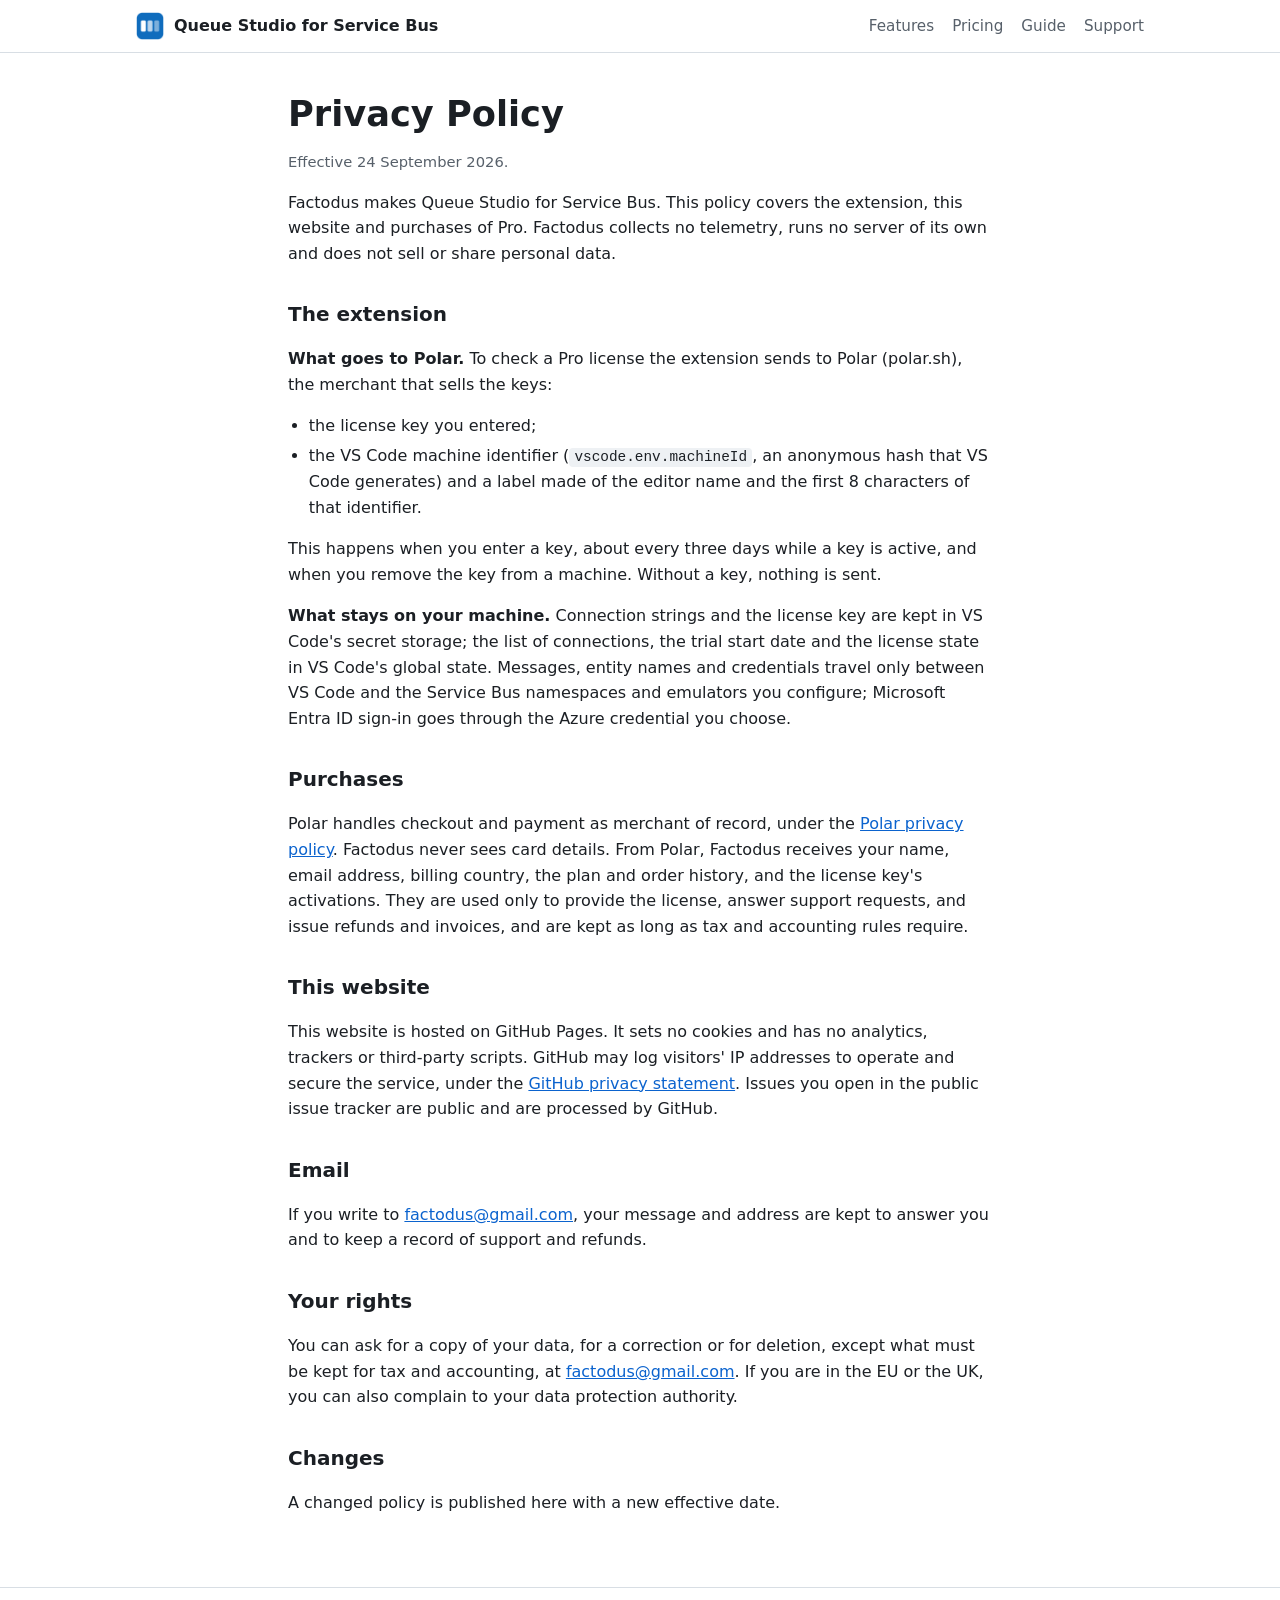
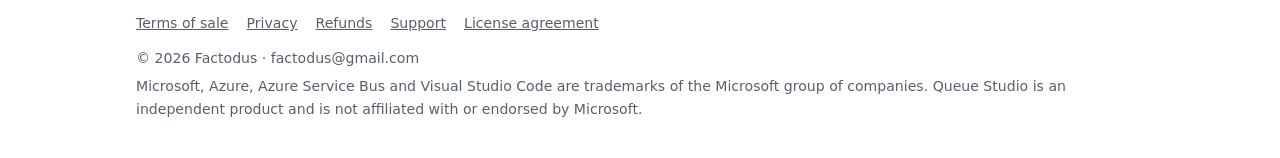
==== docs/servicebus/privacy.html @ fbdee4c8 "Service Bus website for GitHub Pages from /docs: landing with pricing, terms, privacy, refunds, supp" ====
<!doctype html>
<html lang="en">
<head>
<meta charset="utf-8">
<meta name="viewport" content="width=device-width, initial-scale=1">
<title>Privacy Policy · Queue Studio for Service Bus</title>
<meta name="description" content="Privacy policy for Queue Studio for Service Bus: no telemetry; only the license key and machine identifier go to Polar.">
<link rel="icon" href="icon.png">
<link rel="stylesheet" href="style.css">
</head>
<body>
<header class="site">
  <div class="wrap">
    <a class="brand" href="./"><img src="icon.png" alt="">Queue Studio for Service Bus</a>
    <nav class="site">
      <a href="./#features">Features</a>
      <a href="./#pricing">Pricing</a>
      <a href="https://github.com/drbenzin/queue-studio-docs/blob/main/servicebus/README.md">Guide</a>
      <a href="support.html">Support</a>
    </nav>
  </div>
</header>

<main>
  <div class="wrap doc">
    <h1>Privacy Policy</h1>
    <p class="note">Effective 24 September 2026.</p>
    <p>Factodus makes Queue Studio for Service Bus. This policy covers the extension, this website and purchases of
      Pro. Factodus collects no telemetry, runs no server of its own and does not sell or share personal data.</p>

    <h2>The extension</h2>
    <p><strong>What goes to Polar.</strong> To check a Pro license the extension sends to Polar (polar.sh), the
      merchant that sells the keys:</p>
    <ul>
      <li>the license key you entered;</li>
      <li>the VS Code machine identifier (<code>vscode.env.machineId</code>, an anonymous hash that VS Code generates)
        and a label made of the editor name and the first 8 characters of that identifier.</li>
    </ul>
    <p>This happens when you enter a key, about every three days while a key is active, and when you remove the key
      from a machine. Without a key, nothing is sent.</p>
    <p><strong>What stays on your machine.</strong> Connection strings and the license key are kept in VS Code's
      secret storage; the list of connections, the trial start date and the license state in VS Code's global state.
      Messages, entity names and credentials travel only between VS Code and the Service Bus namespaces and emulators
      you configure; Microsoft Entra ID sign-in goes through the Azure credential you choose.</p>

    <h2>Purchases</h2>
    <p>Polar handles checkout and payment as merchant of record, under the
      <a href="https://polar.sh/legal/privacy">Polar privacy policy</a>. Factodus never sees card details. From Polar,
      Factodus receives your name, email address, billing country, the plan and order history, and the license key's
      activations. They are used only to provide the license, answer support requests, and issue refunds and
      invoices, and are kept as long as tax and accounting rules require.</p>

    <h2>This website</h2>
    <p>This website is hosted on GitHub Pages. It sets no cookies and has no analytics, trackers or third-party
      scripts. GitHub may log visitors' IP addresses to operate and secure the service, under the
      <a href="https://docs.github.com/site-policy/privacy-policies/github-general-privacy-statement">GitHub privacy
      statement</a>. Issues you open in the public issue tracker are public and are processed by GitHub.</p>

    <h2>Email</h2>
    <p>If you write to <a href="mailto:factodus@gmail.com">factodus@gmail.com</a>, your message and address are kept to
      answer you and to keep a record of support and refunds.</p>

    <h2>Your rights</h2>
    <p>You can ask for a copy of your data, for a correction or for deletion, except what must be kept for tax and
      accounting, at <a href="mailto:factodus@gmail.com">factodus@gmail.com</a>. If you are in the EU or the UK, you
      can also complain to your data protection authority.</p>

    <h2>Changes</h2>
    <p>A changed policy is published here with a new effective date.</p>
  </div>
</main>

<footer class="site">
  <div class="wrap">
    <nav>
      <a href="terms.html">Terms of sale</a>
      <a href="privacy.html" aria-current="page">Privacy</a>
      <a href="refunds.html">Refunds</a>
      <a href="support.html">Support</a>
      <a href="https://github.com/drbenzin/queue-studio-docs/blob/main/servicebus/EULA.md">License agreement</a>
    </nav>
    <p>© 2026 Factodus · factodus@gmail.com</p>
    <p>Microsoft, Azure, Azure Service Bus and Visual Studio Code are trademarks of the Microsoft group of companies.
      Queue Studio is an independent product and is not affiliated with or endorsed by Microsoft.</p>
  </div>
</footer>
</body>
</html>
---- docs/servicebus/style.css ----
:root {
  color-scheme: light dark;
  --bg: #ffffff;
  --bg-soft: #f4f6f9;
  --text: #1b1f24;
  --muted: #57606a;
  --border: #d8dee4;
  --accent: #0b63ce;
  --accent-text: #ffffff;
  --accent-soft: #e6f0fc;
  --code-bg: #eef1f4;
  --radius: 10px;
  --max: 1040px;
  --font: system-ui, -apple-system, "Segoe UI", Roboto, "Helvetica Neue", Arial, sans-serif;
  --mono: ui-monospace, SFMono-Regular, Consolas, "Liberation Mono", Menlo, monospace;
}

@media (prefers-color-scheme: dark) {
  :root {
    --bg: #0f1216;
    --bg-soft: #171b21;
    --text: #e6e9ed;
    --muted: #9aa4af;
    --border: #2b323b;
    --accent: #4c9bff;
    --accent-text: #0b1320;
    --accent-soft: #15253a;
    --code-bg: #1d232b;
  }
}

* { box-sizing: border-box; }

html { -webkit-text-size-adjust: 100%; }

body {
  margin: 0;
  background: var(--bg);
  color: var(--text);
  font: 16px/1.6 var(--font);
}

a { color: var(--accent); }

code {
  font-family: var(--mono);
  font-size: 0.9em;
  background: var(--code-bg);
  padding: 0.1em 0.35em;
  border-radius: 4px;
  overflow-wrap: anywhere;
}

.wrap {
  max-width: var(--max);
  margin: 0 auto;
  padding: 0 16px;
}

header.site {
  border-bottom: 1px solid var(--border);
}

header.site .wrap {
  display: flex;
  flex-wrap: wrap;
  align-items: center;
  justify-content: space-between;
  gap: 8px 24px;
  padding-top: 12px;
  padding-bottom: 12px;
}

.brand {
  display: flex;
  align-items: center;
  gap: 10px;
  color: var(--text);
  font-weight: 600;
  text-decoration: none;
}

.brand img { width: 28px; height: 28px; }

nav.site {
  display: flex;
  flex-wrap: wrap;
  gap: 4px 18px;
  font-size: 0.95rem;
}

nav.site a { color: var(--muted); text-decoration: none; }
nav.site a:hover, nav.site a[aria-current="page"] { color: var(--text); }

main { padding: 40px 0 56px; }

.hero { padding: 24px 0 40px; }

.hero h1 {
  font-size: clamp(1.9rem, 5vw, 2.8rem);
  line-height: 1.15;
  margin: 0 0 16px;
  letter-spacing: -0.01em;
}

.hero p.lead {
  font-size: 1.15rem;
  color: var(--muted);
  max-width: 44em;
  margin: 0 0 24px;
}

.actions { display: flex; flex-wrap: wrap; gap: 12px; }

.button {
  display: inline-block;
  padding: 10px 18px;
  border-radius: 8px;
  border: 1px solid var(--accent);
  font-weight: 600;
  text-decoration: none;
  text-align: center;
}

.button.primary { background: var(--accent); color: var(--accent-text); }
.button.secondary { color: var(--accent); background: transparent; }

.note { color: var(--muted); font-size: 0.92rem; }

section { margin-top: 48px; }

h2 { font-size: 1.5rem; margin: 0 0 16px; }
h3 { font-size: 1.1rem; margin: 0 0 8px; }

.features {
  display: grid;
  grid-template-columns: repeat(auto-fit, minmax(260px, 1fr));
  gap: 16px;
}

.card {
  background: var(--bg-soft);
  border: 1px solid var(--border);
  border-radius: var(--radius);
  padding: 20px;
}

.card p { margin: 0; color: var(--muted); }

.table-scroll { overflow-x: auto; }

table {
  width: 100%;
  border-collapse: collapse;
  font-size: 0.97rem;
}

th, td {
  text-align: left;
  padding: 10px 12px;
  border-bottom: 1px solid var(--border);
  vertical-align: top;
}

th { font-weight: 600; }
td.mark, th.mark { text-align: center; width: 5.5em; }

.plans {
  display: grid;
  grid-template-columns: repeat(auto-fit, minmax(260px, 1fr));
  gap: 16px;
  margin-bottom: 20px;
}

.plan {
  border: 1px solid var(--border);
  border-radius: var(--radius);
  padding: 24px;
  display: flex;
  flex-direction: column;
  gap: 8px;
}

.plan.highlight { border-color: var(--accent); background: var(--accent-soft); }

.price { font-size: 2rem; font-weight: 700; line-height: 1.1; }
.price small { font-size: 1rem; font-weight: 400; color: var(--muted); }
.plan ul { margin: 4px 0 0; padding-left: 1.2em; color: var(--muted); }

.doc { max-width: 46em; }
.doc h1 { font-size: clamp(1.7rem, 4vw, 2.2rem); line-height: 1.2; margin: 0 0 8px; }
.doc h2 { margin-top: 32px; font-size: 1.25rem; }
.doc ul, .doc ol { padding-left: 1.3em; }
.doc li { margin: 4px 0; }

footer.site {
  border-top: 1px solid var(--border);
  padding: 24px 0 32px;
  color: var(--muted);
  font-size: 0.88rem;
}

footer.site nav { display: flex; flex-wrap: wrap; gap: 4px 18px; margin-bottom: 12px; }
footer.site a { color: var(--muted); }
footer.site p { margin: 6px 0; }
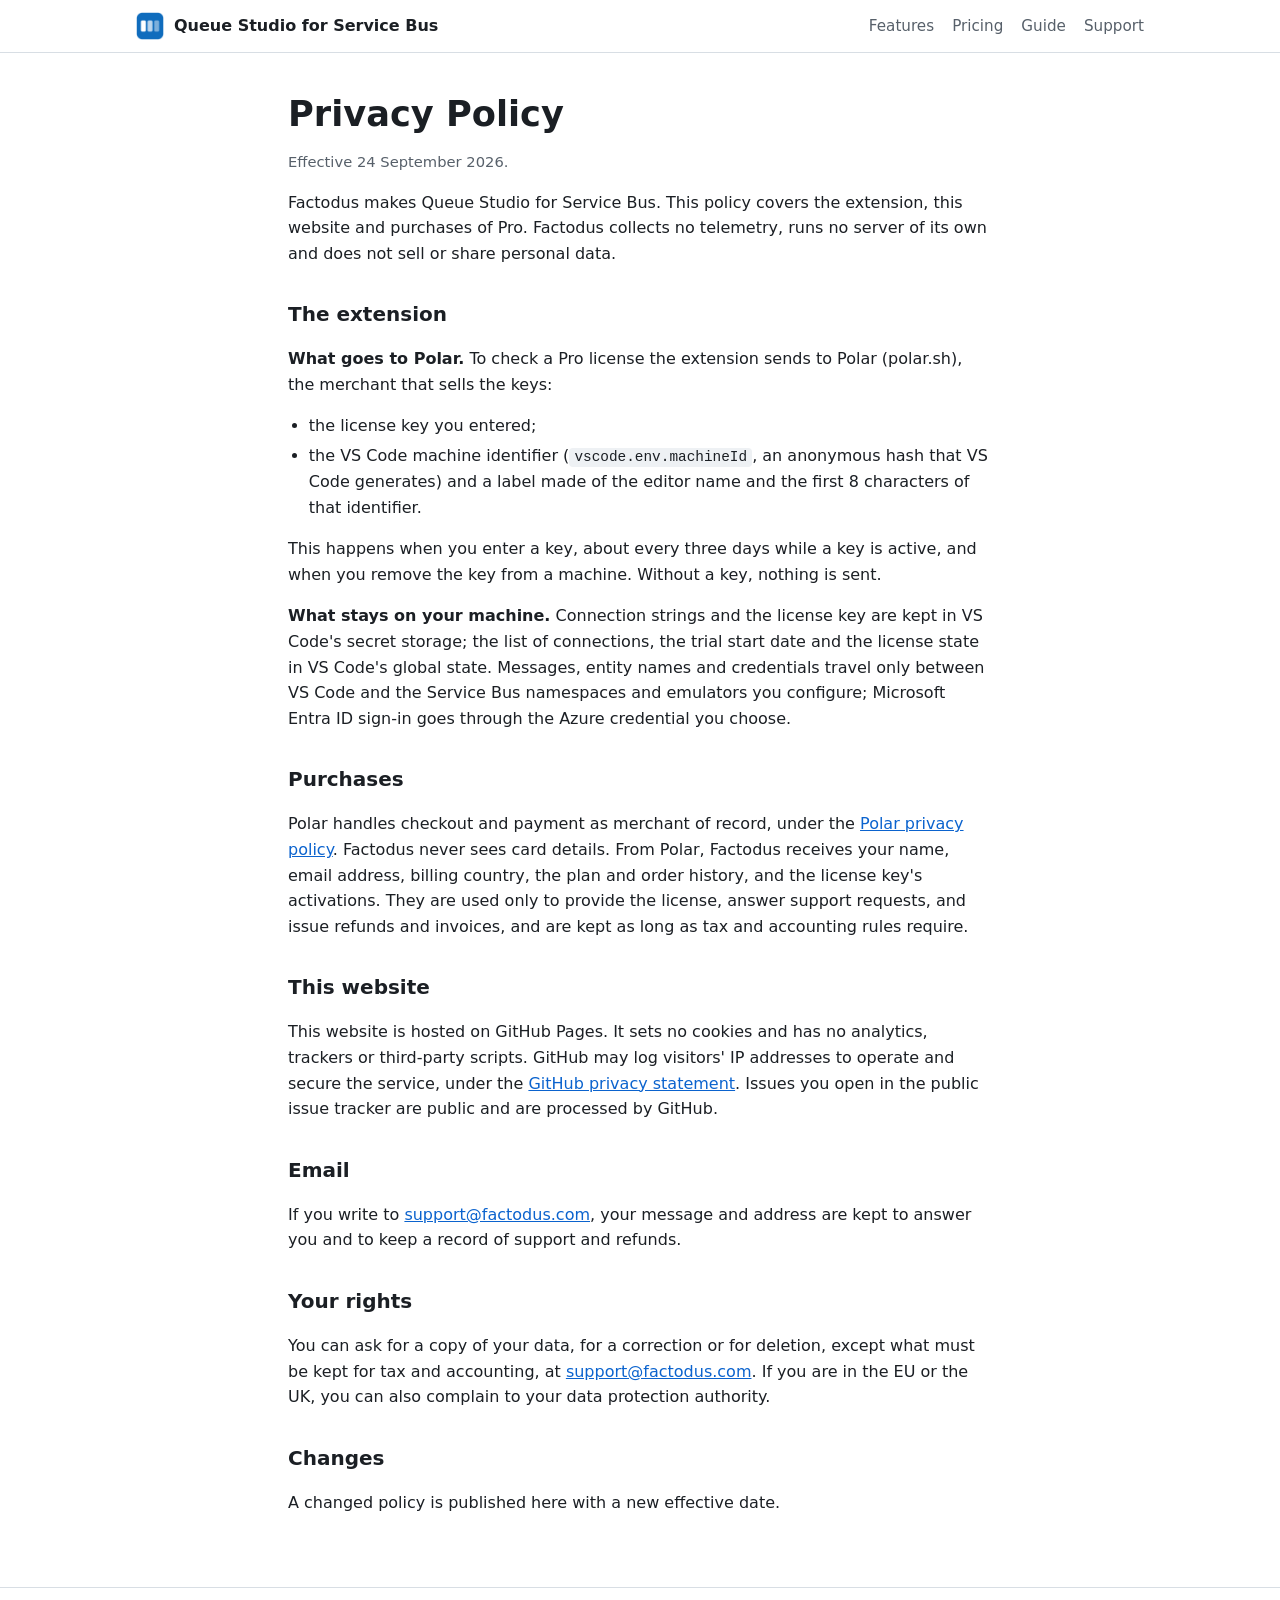
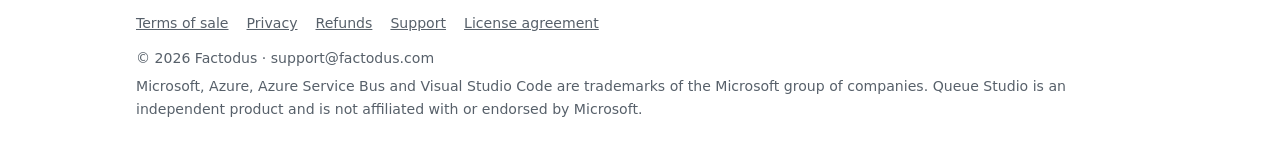
==== commit defc927f: "Contact via support@factodus.com" ====
--- a/docs/servicebus/privacy.html
+++ b/docs/servicebus/privacy.html
@@ -57,12 +57,12 @@
       statement</a>. Issues you open in the public issue tracker are public and are processed by GitHub.</p>
 
     <h2>Email</h2>
-    <p>If you write to <a href="mailto:factodus@gmail.com">factodus@gmail.com</a>, your message and address are kept to
+    <p>If you write to <a href="mailto:support@factodus.com">support@factodus.com</a>, your message and address are kept to
       answer you and to keep a record of support and refunds.</p>
 
     <h2>Your rights</h2>
     <p>You can ask for a copy of your data, for a correction or for deletion, except what must be kept for tax and
-      accounting, at <a href="mailto:factodus@gmail.com">factodus@gmail.com</a>. If you are in the EU or the UK, you
+      accounting, at <a href="mailto:support@factodus.com">support@factodus.com</a>. If you are in the EU or the UK, you
       can also complain to your data protection authority.</p>
 
     <h2>Changes</h2>
@@ -79,7 +79,7 @@
       <a href="support.html">Support</a>
       <a href="https://github.com/drbenzin/queue-studio-docs/blob/main/servicebus/EULA.md">License agreement</a>
     </nav>
-    <p>© 2026 Factodus · factodus@gmail.com</p>
+    <p>© 2026 Factodus · support@factodus.com</p>
     <p>Microsoft, Azure, Azure Service Bus and Visual Studio Code are trademarks of the Microsoft group of companies.
       Queue Studio is an independent product and is not affiliated with or endorsed by Microsoft.</p>
   </div>
--- a/docs/servicebus/style.css
+++ b/docs/servicebus/style.css
@@ -147,6 +147,25 @@
 
 .card p { margin: 0; color: var(--muted); }
 
+.shots {
+  display: grid;
+  grid-template-columns: repeat(auto-fit, minmax(min(300px, 100%), 1fr));
+  gap: 24px;
+  margin-top: 24px;
+}
+
+figure.shot { margin: 0; }
+.hero figure.shot { margin-top: 32px; }
+
+figure.shot img {
+  display: block;
+  width: 100%;
+  height: auto;
+  border: 1px solid var(--border);
+  border-radius: var(--radius);
+}
+
+figure.shot figcaption { margin-top: 8px; color: var(--muted); font-size: 0.92rem; }
 .table-scroll { overflow-x: auto; }
 
 table {
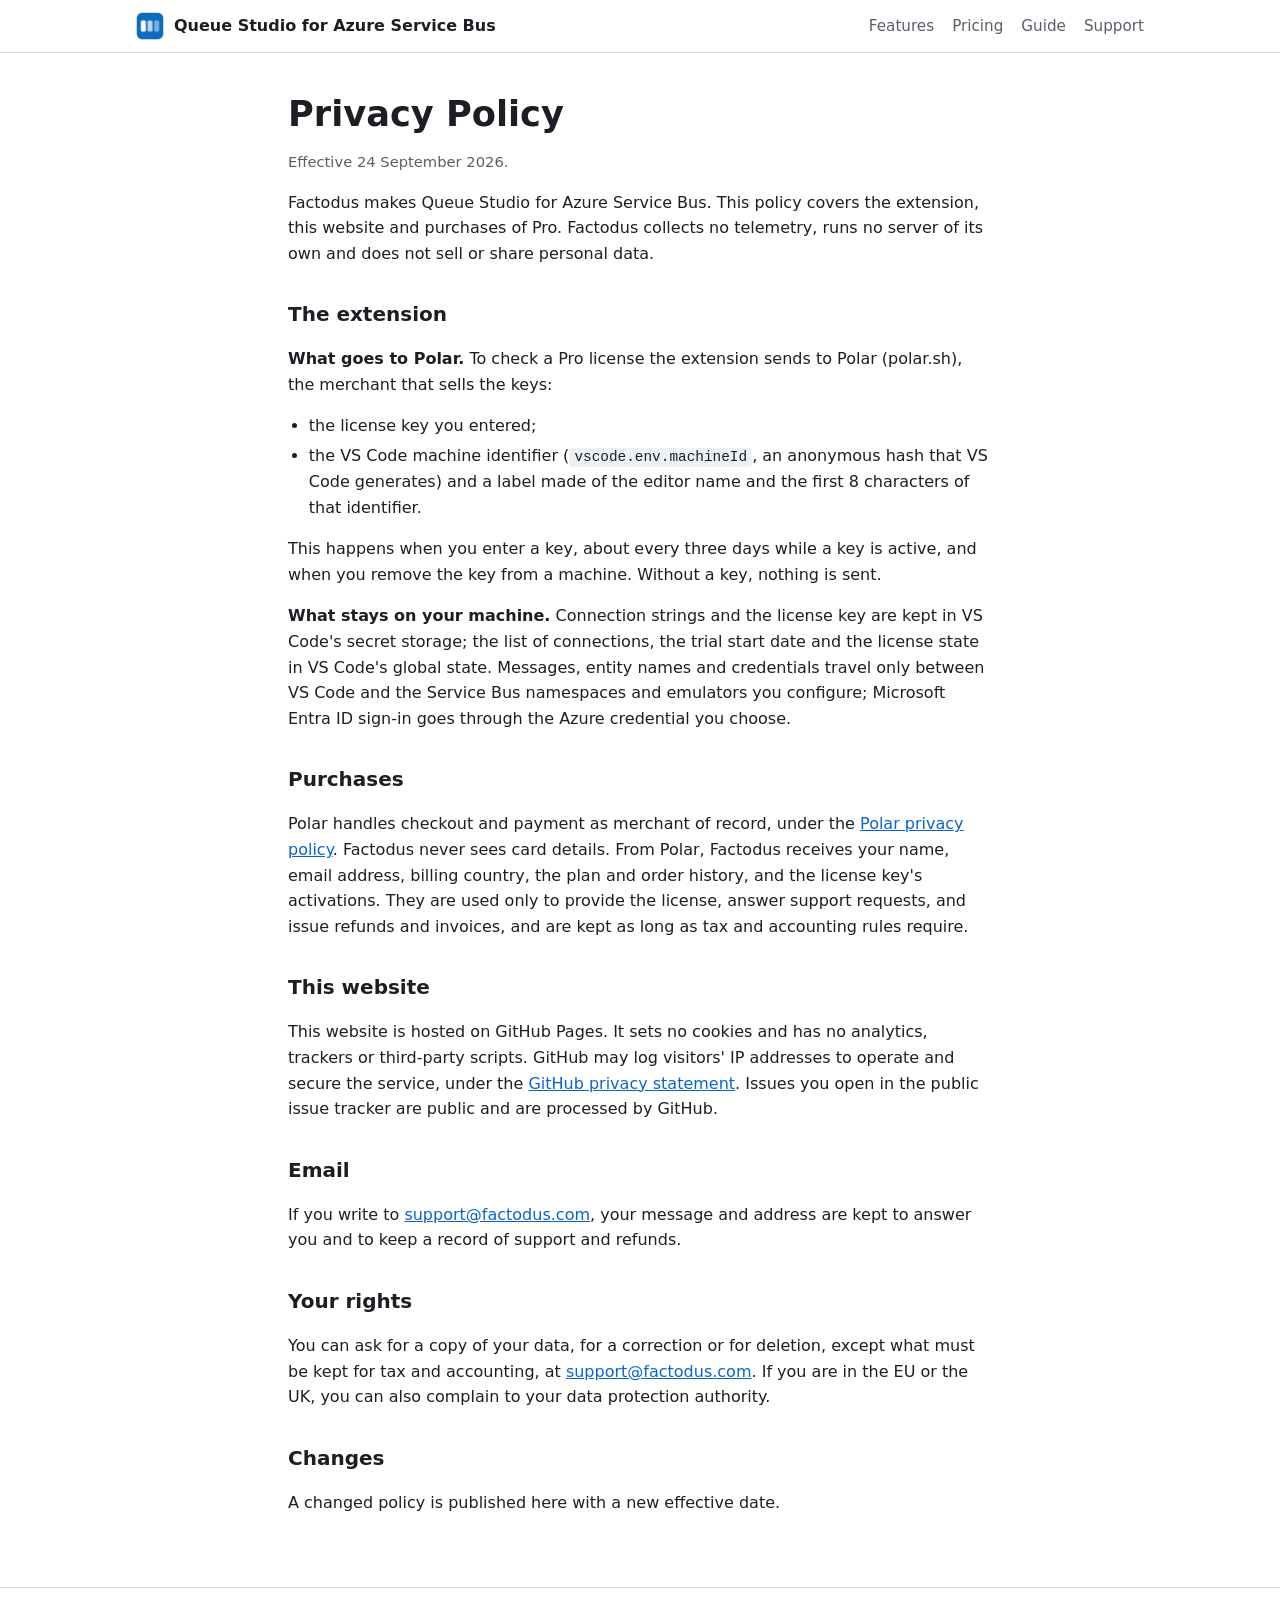
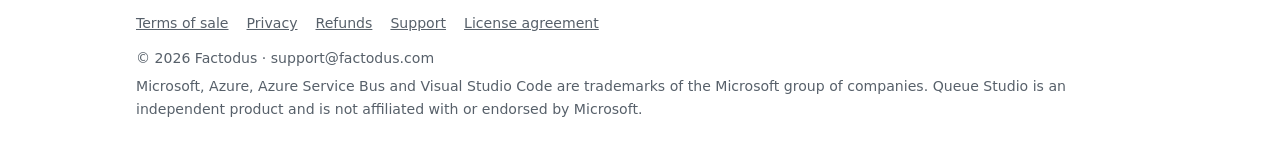
==== commit c6e84118: "Service Bus page moves to factodus.com; docs stop repeating prices docs/servicebus/index.html redire" ====
--- a/docs/servicebus/privacy.html
+++ b/docs/servicebus/privacy.html
@@ -3,15 +3,15 @@
 <head>
 <meta charset="utf-8">
 <meta name="viewport" content="width=device-width, initial-scale=1">
-<title>Privacy Policy · Queue Studio for Service Bus</title>
-<meta name="description" content="Privacy policy for Queue Studio for Service Bus: no telemetry; only the license key and machine identifier go to Polar.">
+<title>Privacy Policy · Queue Studio for Azure Service Bus</title>
+<meta name="description" content="Privacy policy for Queue Studio for Azure Service Bus: no telemetry; only the license key and machine identifier go to Polar.">
 <link rel="icon" href="icon.png">
 <link rel="stylesheet" href="style.css">
 </head>
 <body>
 <header class="site">
   <div class="wrap">
-    <a class="brand" href="./"><img src="icon.png" alt="">Queue Studio for Service Bus</a>
+    <a class="brand" href="https://factodus.com/queue-studio/service-bus/"><img src="icon.png" alt="">Queue Studio for Azure Service Bus</a>
     <nav class="site">
       <a href="./#features">Features</a>
       <a href="./#pricing">Pricing</a>
@@ -25,7 +25,7 @@
   <div class="wrap doc">
     <h1>Privacy Policy</h1>
     <p class="note">Effective 24 September 2026.</p>
-    <p>Factodus makes Queue Studio for Service Bus. This policy covers the extension, this website and purchases of
+    <p>Factodus makes Queue Studio for Azure Service Bus. This policy covers the extension, this website and purchases of
       Pro. Factodus collects no telemetry, runs no server of its own and does not sell or share personal data.</p>
 
     <h2>The extension</h2>
